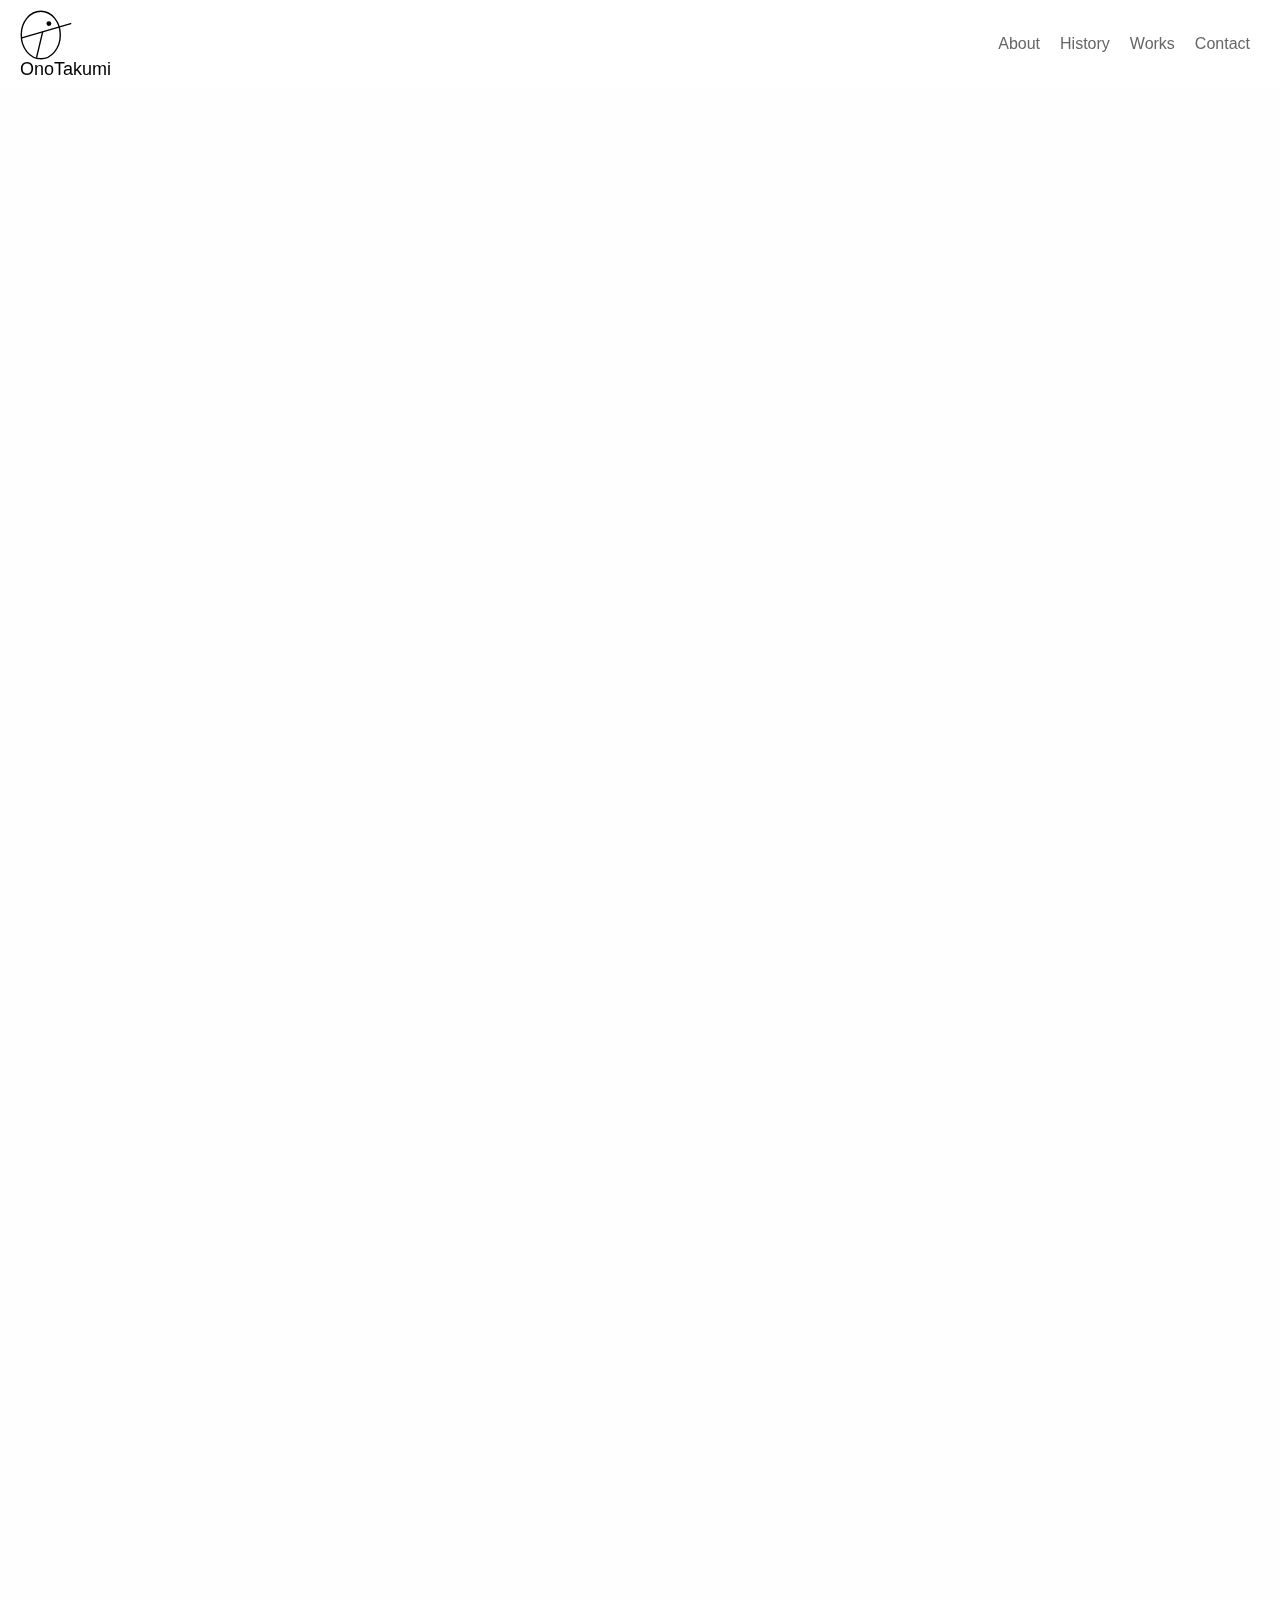
==== index.html @ 63a7a96e "フェードアニメーションを追加。" ====
<!DOCTYPE html>
<html lang="ja">

<head>
    <meta charset="UTF-8">
    <meta http-equiv="X-UA-Compatible" content="IE=edge">
    <meta name="viewport" content="width=device-width, initial-scale=1.0">
    <meta name="description" content="Ono Takumiの紹介ページです。">
    <meta property="og:type" content="website" />
    <meta property="og:url" content="https://www.t-ono.com/index.html" />
    <meta property="og:image" content="https://www.t-ono.com/img/og_image.jpg" />
    <meta property="og:site_name" content="Ono Takumi" />
    <meta property="og:description" content="Ono Takumiの紹介ページです。" />
    <title>Ono Takumi</title>
    <link rel="icon" href="favicon.ico" id="favicon">
    <link rel="apple-touch-icon" href="apple-touch-icon.png">
    <link rel="stylesheet" type="text/css" href="css/reset.css" />
    <link rel="stylesheet" type="text/css" href="css/component.css" />
    <link rel="stylesheet" href="css/style.css">
    <script src="vendor/jquery-3.6.0.min.js"></script>
    <script src="js/modernizr.custom.js"></script>
    <script src="js/scroll.js"></script>
    <script src="js/fade.js"></script>
</head>

<body>

    <header>
        <h1><a href="#about"><img src="img/ot-bird.svg" alt="OT" class="logo">OnoTakumi</a></h1>
        <nav>
            <ul>
                <li><a href="#about">About</a></li>
                <li><a href="#history">History</a></li>
                <li><a href="#works">Works</a></li>
                <li><a href="#contact">Contact</a></li>
            </ul>
        </nav>
    </header>

    <div class="container fadeUpTrigger" id="about">
        <div class="section-header">
            <h1>About</h1>
        </div>
        <div class="about">
            <div class="name">
                <img src="img/my_photo.jpg" alt="my_photo">
                <div>
                    <p>大野 匠</p>
                    <p>Ono Takumi</p>
                </div>
            </div>
            <div class="sentence">
                <p>東京近郊でシステムエンジニアをしています。</p>
                <p>2018年4月、武蔵大学経済学部を卒業後、現在の会社に入社。</p>
                <p>現在は主に、オープン系の開発に携わっています。</p>
            </div>
        </div>
    </div>

    <div class="container fadeUpTrigger" id="history">
        <div class="section-header">
            <h1>History</h1>
        </div>
        <div class="timeline">
            <ul class="cbp_tmtimeline">
                <li>
                    <time class="cbp_tmtime" datetime="2013-04-10 18:30">
                        <span>1年目</span>
                        <span>2018/04 〜 2018/06</span>
                    </time>
                    <div class="cbp_tmicon">0</div>
                    <div class="cbp_tmlabel">
                        <h2>新人研修期間</h2>
                        <div class="info">
                            <h3>作業</h3>
                            <ul>
                                <li>新人研修</li>
                            </ul>
                        </div>
                        <div class="info">
                            <h3>言語</h3>
                            <ul>
                                <li>Java</li>
                                <li>HTML</li>
                                <li>CSS</li>
                                <li>OracleDB</li>
                            </ul>
                        </div>
                        <p>新卒・プログラミング未経験で2018年4月に入社。</p>
                        <p>新人研修期間でプログラミングの基礎や、簡単なシステムの設計・製造を行なった。</p>
                    </div>
                </li>
                <li>
                    <time class="cbp_tmtime" datetime="2013-04-10 18:30">
                        <span>1〜2年目</span>
                        <span>2018/07 〜 2019/10</span>
                    </time>
                    <div class="cbp_tmicon">1</div>
                    <div class="cbp_tmlabel">
                        <h2>車載組み込み系のテスト</h2>
                        <div class="info">
                            <h3>作業</h3>
                            <ul>
                                <li>テスト</li>
                                <li>改修</li>
                            </ul>
                        </div>
                        <div class="info">
                            <h3>言語</h3>
                            <ul>
                                <li>C</li>
                                <li>C++</li>
                                <li>VBA</li>
                            </ul>
                        </div>
                        <p>初めて配属された現場では、車載組み込み機器のテストケース作成とテスト実施を行なった。</p>
                        <p>車載プログラムは全てC言語で構成されている上、テストケース作成には自動車の構造や内部通信（CAN）についての知識も必要で、最初はかなり苦労した。</p>
                        <p>仕事に慣れてからは、エクセルVBAを駆使してテストの効率化なども積極的に実施。</p>
                        <p>また短期間ではあるが、C++で作成されたアプリケーションの改修作業にも携わった。</p>
                    </div>
                </li>
                <li>
                    <time class="cbp_tmtime" datetime="2013-04-10 18:30">
                        <span>2〜4年目</span>
                        <span>2019/11 〜 2021/12</span>
                    </time>
                    <div class="cbp_tmicon">2</div>
                    <div class="cbp_tmlabel">
                        <h2>某銀行向け各種Webシステムの開発</h2>
                        <div class="info">
                            <h3>作業</h3>
                            <ul>
                                <li>基本設計</li>
                                <li>詳細設計</li>
                                <li>製造</li>
                                <li>テスト</li>
                                <li>保守</li>

                            </ul>
                        </div>
                        <div class="info">
                            <h3>言語</h3>
                            <ul>
                                <li>Java</li>
                                <li>TypeScript</li>
                                <li>Angular</li>
                                <li>PostgreSQL</li>
                                <li>HTML</li>
                                <li>CSS</li>
                                <li>shell script</li>
                            </ul>
                        </div>
                        <p>某銀行向けの口座開設アプリケーションや、遺産相続・カードローンWeb申込システムの開発・保守を担当。</p>
                        <p>この現場では、設計書作成からシステムの製造・テスト・リリース作業から保守作業まで一貫して携わった。</p>
                        <p>また、HTMLとCSSを使って画面をデザインしたり、Linuxサーバ上の環境構築や本番リリースといった作業も担当していた。</p>
                    </div>
                </li>
                <li>
                    <time class="cbp_tmtime" datetime="2013-04-10 18:30">
                        <span>4年目〜</span>
                        <span>2022/01 〜 </span>
                    </time>
                    <div class="cbp_tmicon">3</div>
                    <div class="cbp_tmlabel">
                        <h2>地図パッケージを利用したWebアプリケーション開発</h2>
                        <div class="info">
                            <h3>作業</h3>
                            <ul>
                                <li>製造</li>
                                <li>テスト</li>
                            </ul>
                        </div>
                        <div class="info">
                            <h3>言語</h3>
                            <ul>
                                <li>Java</li>
                                <li>TypeScript</li>
                                <li>React</li>
                                <li>PostgreSQL</li>
                                <li>Python</li>
                            </ul>
                        </div>
                        <p>地図パッケージを活用した様々なソリューションを提案するための、デモアプリ作成等に携わっている。</p>
                    </div>
                </li>
            </ul>
        </div>
    </div>

    <div class="container fadeUpTrigger" id="works">
        <div class="section-header">
            <h1>Works</h1>
        </div>
        <div class="works">
            <p>準備中...</p>
        </div>
    </div>

    <div class="container fadeUpTrigger" id="contact">
        <div class="section-header">
            <h1>Contact</h1>
        </div>
        <div class="contact">
            <p>お問い合わせは、下記よりお願いします。</p>
            <a href="https://tayori.com/form/f0b3b8db897b8dc1ab185754b53498913c653c7d">お問い合わせ</a>
            <!-- <div class="contactform">
                <div class="item">
                    <label for="name">お名前</label>
                    <input type="text" name="name">
                </div>
                <div class="item">
                    <label for="name">メールアドレス</label>
                    <input type="email" name="name">
                </div>
                <div class="item">
                    <label for="tel">電話番号</label>
                    <input type="text" name="name">
                </div>
                <div class="item">
                    <label for="name">お問合せ内容</label>
                    <textarea name="your-message" cols="40" rows="10" aria-required="true" aria-invalid="false"></textarea>
                </div>
            </div>
            <div>
                <a href="">送信する</a>
            </div> -->
        </div>

    </div>

    <footer>
        <p>© 2022 Ono Takumi</p>
    </footer>

</body>

</html>
---- css/component.css ----
/* General Blueprint Style */
@import url(https://fonts.googleapis.com/css?family=Lato:300,400,700);

*, *:after, *:before { -webkit-box-sizing: border-box; -moz-box-sizing: border-box; box-sizing: border-box; }
body, html { font-size: 100%; padding: 0; margin: 0;}

/* Clearfix hack by Nicolas Gallagher: http://nicolasgallagher.com/micro-clearfix-hack/ */
.clearfix:before, .clearfix:after { content: " "; display: table; }
.clearfix:after { clear: both; }

body {
    font-family: 'Lato', Calibri, Arial, sans-serif;
}

.timeline {
	width: 90%;
	max-width: 69em;
	margin: 0 auto;
	padding: 0 1.875em 3.125em 1.875em;
}

/* Made with http://icomoon.io/ */

.cbp_tmtimeline {
    margin: 30px 0 0 0;
    padding: 0;
    list-style: none;
    position: relative;
}

/* The line */
.cbp_tmtimeline:before {
    content: '';
    position: absolute;
    top: 0;
    bottom: 0;
    width: 10px;
    background: #afdcf8;
    left: 20%;
    margin-left: -10px;
}

.cbp_tmtimeline>li {
    position: relative;
}

/* The date/time */
.cbp_tmtimeline>li .cbp_tmtime {
    display: block;
    width: 25%;
    padding-right: 100px;
    position: absolute;
}

.cbp_tmtimeline>li .cbp_tmtime span {
    display: block;
    text-align: right;
}

.cbp_tmtimeline>li .cbp_tmtime span:first-child {
    font-size: 0.9em;
    color: #bdd0db;
}

.cbp_tmtimeline>li .cbp_tmtime span:last-child {
    /* font-size: 2.9em; */
    font-size: 1.9em;
    color: #3594cb;
}

.cbp_tmtimeline>li:nth-child(odd) .cbp_tmtime span:last-child {
    color: #6cbfee;
}

/* Right content */
.cbp_tmtimeline>li .cbp_tmlabel {
    margin: 0 0 15px 25%;
    background: #3594cb;
    color: #fff;
    padding: 2em;
    /* font-size: 1.2em; */
    font-weight: 300;
    line-height: 1.4;
    position: relative;
    border-radius: 5px;
}

.cbp_tmtimeline>li:nth-child(odd) .cbp_tmlabel {
    background: #6cbfee;
}

.cbp_tmtimeline>li .cbp_tmlabel h2 {
    margin-top: 0px;
    padding: 0 0 10px 0;
    border-bottom: 1px solid rgba(255, 255, 255, 0.4);
}

/* The triangle */
.cbp_tmtimeline>li .cbp_tmlabel:after {
    right: 100%;
    border: solid transparent;
    content: " ";
    height: 0;
    width: 0;
    position: absolute;
    pointer-events: none;
    border-right-color: #3594cb;
    border-width: 10px;
    top: 10px;
}

.cbp_tmtimeline>li:nth-child(odd) .cbp_tmlabel:after {
    border-right-color: #6cbfee;
}

/* The icons */
.cbp_tmtimeline>li .cbp_tmicon {
    width: 40px;
    height: 40px;
    font-style: normal;
    font-weight: normal;
    font-variant: normal;
    text-transform: none;
    font-size: 1.4em;
    line-height: 40px;
    -webkit-font-smoothing: antialiased;
    position: absolute;
    color: #fff;
    background: #46a4da;
    border-radius: 50%;
    box-shadow: 0 0 0 8px #afdcf8;
    text-align: center;
    left: 20%;
    top: 0;
    margin: 0 0 0 -25px;
}

/* Example Media Queries */
@media screen and (max-width: 65.375em) {

    .cbp_tmtimeline>li .cbp_tmtime span:last-child {
        font-size: 1.5em;
    }
}

@media screen and (max-width: 47.2em) {

    .timeline {
        width: 100%;
        max-width: 69em;
        margin: 0 auto;
        padding: 10px 20px;
    }

    .cbp_tmtimeline:before {
        display: none;
    }

    .cbp_tmtimeline>li .cbp_tmtime {
        width: 100%;
        position: relative;
        padding: 0 0 20px 0;
    }

    .cbp_tmtimeline>li .cbp_tmtime span {
        text-align: left;
        padding-right: 60px;
    }

    .cbp_tmtimeline>li .cbp_tmlabel {
        margin: 0 0 30px 0;
        padding: 1em;
        font-weight: 400;
        font-size: 95%;
    }

    .cbp_tmtimeline>li .cbp_tmlabel:after {
        right: auto;
        left: 20px;
        border-right-color: transparent;
        border-bottom-color: #3594cb;
        top: -20px;
    }

    .cbp_tmtimeline>li:nth-child(odd) .cbp_tmlabel:after {
        border-right-color: transparent;
        border-bottom-color: #6cbfee;
    }

    .cbp_tmtimeline>li .cbp_tmicon {
        position: relative;
        float: right;
        left: auto;
        margin: -55px 5px 0 0px;
    }
}


.info {
    display: flex;
    align-items: center;
    list-style: none;
    margin: 12px 0;
}

.info h3 {
    min-width: 40px;
}

.info ul {
    display: flex;
    flex-wrap: wrap;
    align-items: center;
    list-style: none;
    padding-left: 5px;
}

.info ul li {
    font-weight: bold;
    border-radius: 3px;
    padding: 2px 5px;
    margin: 2px 3px;
    background-color: #6cbfee;
}

.cbp_tmtimeline>li:nth-child(odd) .info ul li {
    background-color: #3594cb;
}

.cbp_tmtimeline>li .cbp_tmlabel p {
    margin: 3px 0;
}
---- css/style.css ----
@charset "UTF-8";
body {
  margin: 0;
  font-family: 'メイリオ', 'Hiragino Kaku Gothic Pro', sans-serif;
  padding: 90px 0px;
  background-color: #fefefe;
}

header {
  position: fixed;
  width: 100%;
  top: 0;
  z-index: 9999;
  padding: 0 20px;
  background-color: #dfe3e8;
  background: -webkit-gradient(linear, left top, left bottom, from(rgba(255, 255, 255, 0.9)), to(rgba(255, 255, 255, 0.8)));
  background: linear-gradient(rgba(255, 255, 255, 0.9), rgba(255, 255, 255, 0.8));
  display: -webkit-box;
  display: -ms-flexbox;
  display: flex;
  -webkit-box-pack: justify;
  -ms-flex-pack: justify;
  justify-content: space-between;
  -webkit-box-align: center;
  -ms-flex-align: center;
  align-items: center;
}

header h1 {
  margin: 0;
  font-size: 18px;
  line-height: 1;
  margin: 10px 0px;
}

header h1 a {
  color: #000;
  text-decoration: none;
  font-weight: 100;
}

header .logo {
  height: 50px;
  margin: 0 0 0 0;
  border: none;
  vertical-align: -10px;
}

header nav ul {
  list-style: none;
  display: -webkit-box;
  display: -ms-flexbox;
  display: flex;
  -webkit-box-pack: center;
  -ms-flex-pack: center;
  justify-content: center;
}

header nav ul li a {
  display: block;
  text-decoration: none;
  color: #666;
  padding: 10px;
  -webkit-transition: all 0.3s;
  transition: all 0.3s;
  border-radius: 100%;
}

header nav ul li.current a {
  border-radius: 30%;
  color: black;
  background-color: rgba(182, 172, 172, 0.185);
}

header nav ul li a:hover, header nav ul li a:active {
  border-radius: 30%;
  color: black;
  background-color: rgba(182, 172, 172, 0.185);
}

.menu {
  padding: 20px;
  background-color: #dfe3e8;
}

.menu li {
  float: left;
}

.menu li a {
  display: block;
  padding: 10px;
  color: #000;
  text-decoration: none;
}

.menu li a:hover {
  background-color: #eee;
}

.menu ul,
.menu ol {
  margin: 0;
  padding: 0;
  font-size: 14px;
  line-height: 1.4;
  list-style: none;
  *zoom: 1;
}

.menu ul:after,
.menu ol:after {
  content: "";
  display: block;
  clear: both;
}

.container {
  max-width: 1000px;
  padding: 10px 0;
  /* border: 1px solid black; */
  border-radius: 10px;
  margin: 50px auto 50px auto;
  background-color: #fff;
  -webkit-box-shadow: 0 1.9px 2.5px rgba(0, 0, 0, 0.057), 0 5px 6.1px rgba(0, 0, 0, 0.076), 0 10.1px 11.4px rgba(0, 0, 0, 0.086), 0 19.2px 19.8px rgba(0, 0, 0, 0.092), 0 38.4px 34.8px rgba(0, 0, 0, 0.1), 0 101px 74px rgba(0, 0, 0, 0.13);
          box-shadow: 0 1.9px 2.5px rgba(0, 0, 0, 0.057), 0 5px 6.1px rgba(0, 0, 0, 0.076), 0 10.1px 11.4px rgba(0, 0, 0, 0.086), 0 19.2px 19.8px rgba(0, 0, 0, 0.092), 0 38.4px 34.8px rgba(0, 0, 0, 0.1), 0 101px 74px rgba(0, 0, 0, 0.13);
}

.container > .section-header {
  text-align: center;
}

.container > .section-header > h1 {
  color: slategrey;
  background: -webkit-gradient(linear, left top, left bottom, color-stop(80%, transparent), color-stop(70%, #afddf8));
  background: linear-gradient(transparent 80%, #afddf8 70%);
  display: inline;
  margin: 0 auto;
}

.about .name {
  display: -webkit-box;
  display: -ms-flexbox;
  display: flex;
  -webkit-box-pack: center;
      -ms-flex-pack: center;
          justify-content: center;
  -webkit-box-align: center;
      -ms-flex-align: center;
          align-items: center;
  margin: 20px 0;
}

.about .name img {
  height: 100px;
  margin: 0 25px;
  border-radius: 10px;
}

.about .sentence {
  text-align: center;
  margin: 10px 30px;
  margin-bottom: 30px;
}

.works {
  text-align: center;
}

.works p {
  color: #666;
  margin: 100px;
}

.contact {
  text-align: center;
  margin: 40px 0;
}

.contact a {
  display: block;
  width: 200px;
  margin: 20px auto;
  padding: 15px 30px;
  background-color: #8e8e8e;
  color: #fff;
  text-decoration: none;
  font-weight: bold;
  border-radius: 5px;
  -webkit-transition: all 0.3s;
  transition: all 0.3s;
}

.contact a:hover {
  background-color: #a3a3a3;
}

.contactform .item label {
  display: block;
}

footer {
  color: #666;
  font-size: smaller;
  text-align: center;
}

footer p {
  display: block;
  margin: 80px 0;
  padding-bottom: 20px;
}

@media screen and (max-width: 47.2em) {
  body {
    padding: 70px 0px;
  }
  header {
    display: -webkit-box;
    display: -ms-flexbox;
    display: flex;
    -webkit-box-pack: center;
        -ms-flex-pack: center;
            justify-content: center;
  }
  header h1 {
    margin: 0;
    font-size: 13px;
    line-height: 1;
    margin: 10px 0px;
  }
  header h1 a {
    display: -webkit-box;
    display: -ms-flexbox;
    display: flex;
    -webkit-box-align: center;
        -ms-flex-align: center;
            align-items: center;
  }
  header .logo {
    height: 30px;
    padding-right: 3px;
  }
  header nav {
    display: none;
  }
  .container {
    padding: 10px 0;
    margin: 20px 20px 50px 20px;
  }
  .container > .section-header > h1 {
    font-size: 27px;
  }
  .about .name {
    -webkit-box-pack: left;
        -ms-flex-pack: left;
            justify-content: left;
  }
  .about .sentence {
    text-align: left;
  }
}

/* fadeUp */
.fadeUp {
  -webkit-animation-name: fadeUpAnime;
          animation-name: fadeUpAnime;
  -webkit-animation-duration: 0.5s;
          animation-duration: 0.5s;
  -webkit-animation-fill-mode: forwards;
          animation-fill-mode: forwards;
  opacity: 0;
}

@-webkit-keyframes fadeUpAnime {
  from {
    opacity: 0;
    -webkit-transform: translateY(100px);
            transform: translateY(100px);
  }
  to {
    opacity: 1;
    -webkit-transform: translateY(0);
            transform: translateY(0);
  }
}

@keyframes fadeUpAnime {
  from {
    opacity: 0;
    -webkit-transform: translateY(100px);
            transform: translateY(100px);
  }
  to {
    opacity: 1;
    -webkit-transform: translateY(0);
            transform: translateY(0);
  }
}

/* スクロールをしたら出現する要素にはじめに透過0を指定　*/
.fadeUpTrigger {
  opacity: 0;
}
/*# sourceMappingURL=style.css.map */
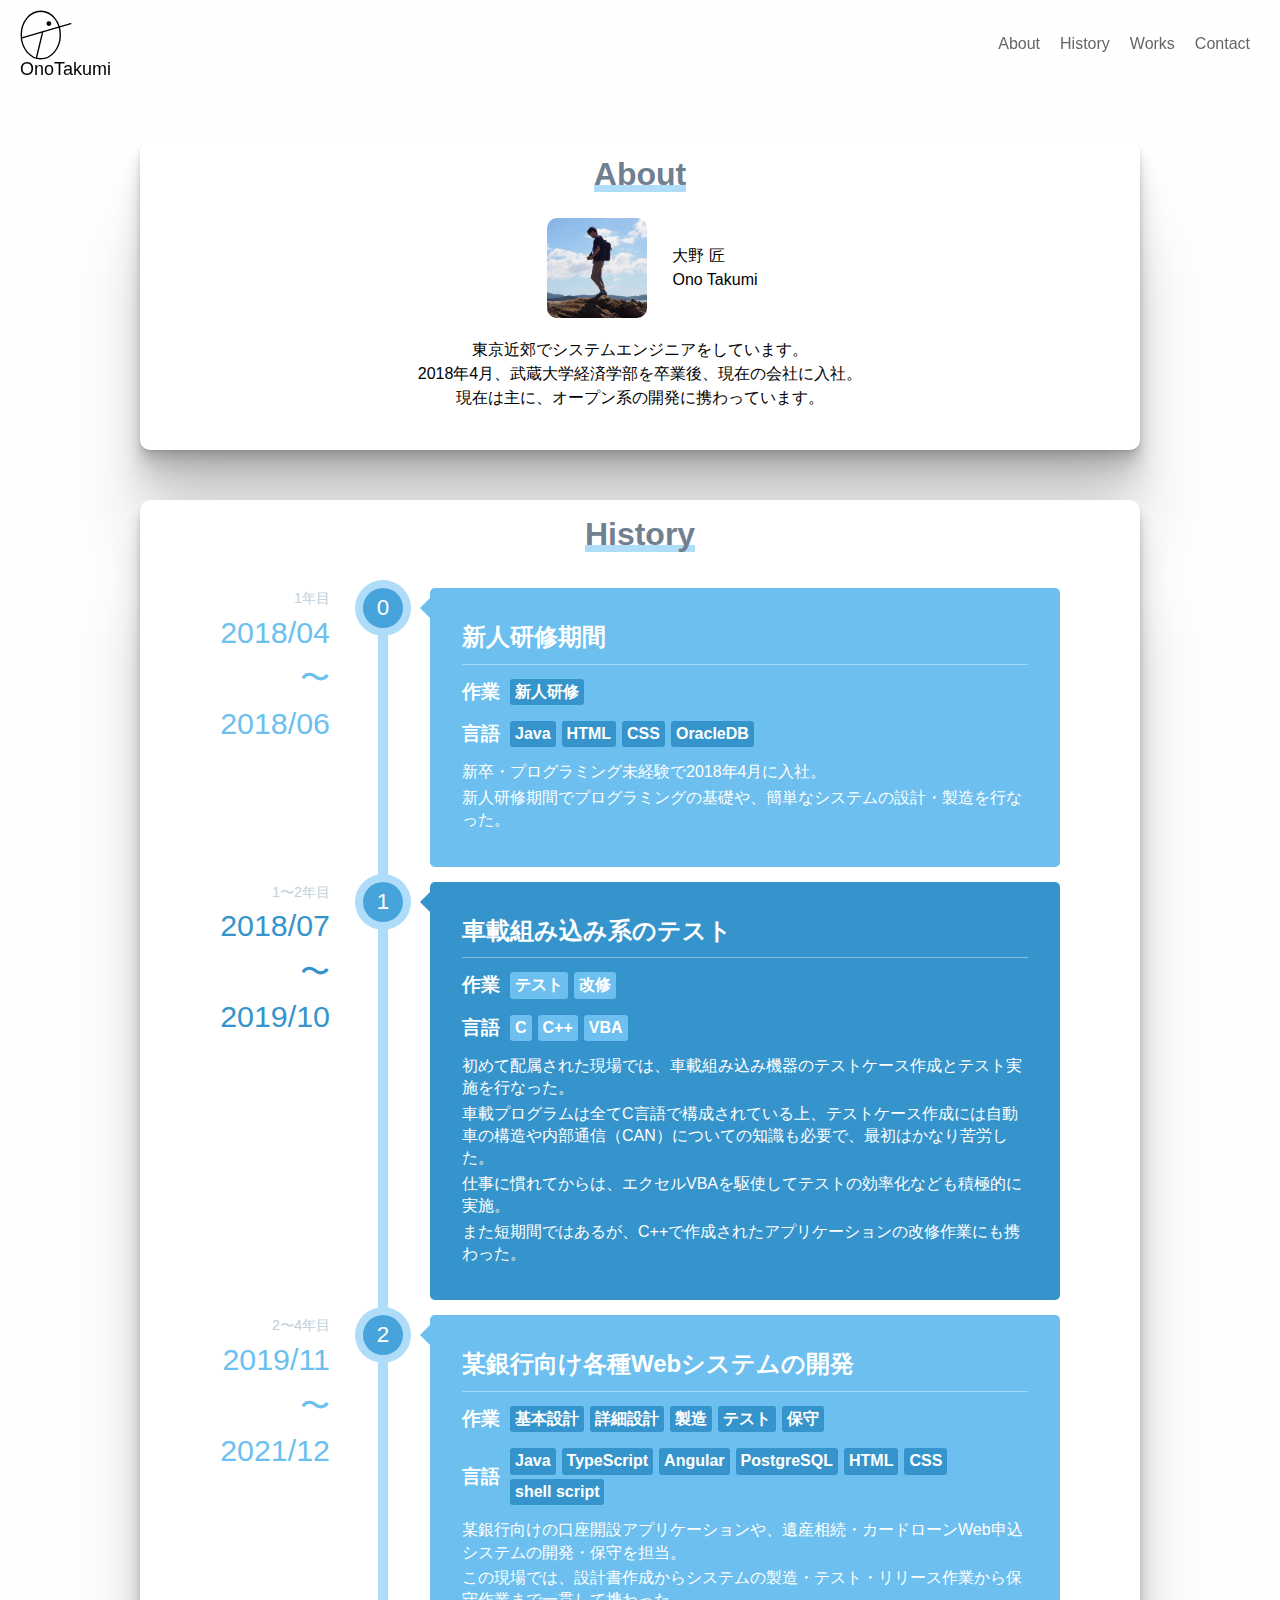
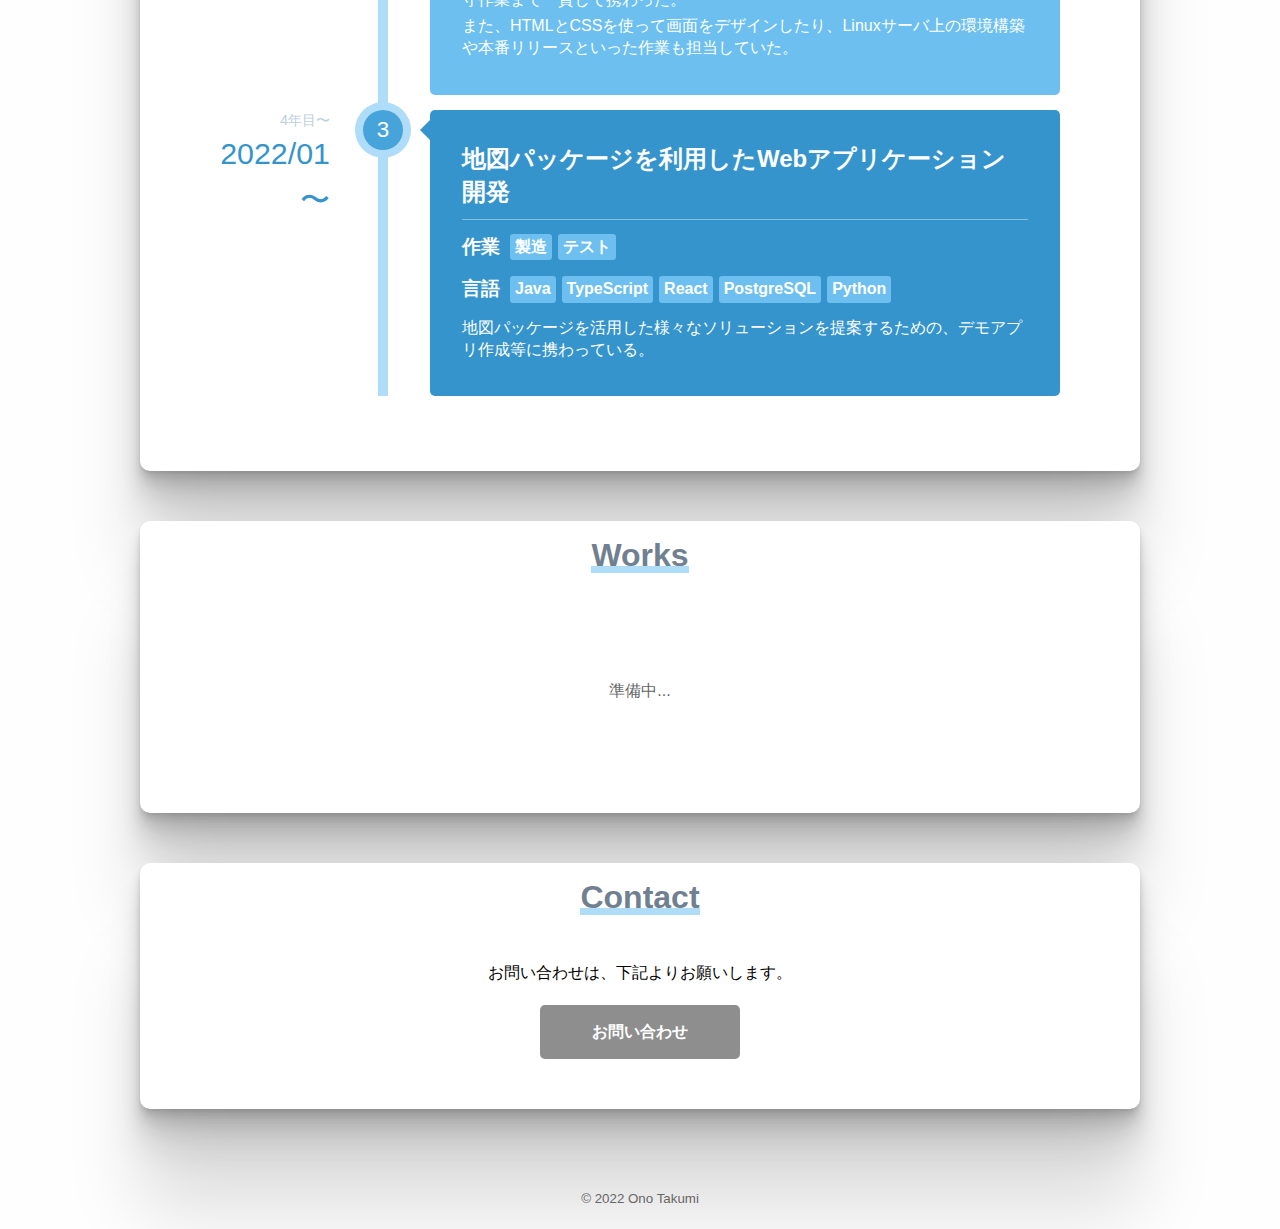
==== commit 5cb3d49a: "iOSでフェードアニメーションが不安定な問題を解消。" ====
--- a/index.html
+++ b/index.html
@@ -21,6 +21,12 @@
     <script src="js/modernizr.custom.js"></script>
     <script src="js/scroll.js"></script>
     <script src="js/fade.js"></script>
+    <script>
+        $(function(){
+            var style = '<link rel="stylesheet" href="fade.css">';
+            $('head link:last').after(style);
+        });
+        </script>
 </head>
 
 <body>
--- a/css/style.css
+++ b/css/style.css
@@ -260,46 +260,4 @@
     text-align: left;
   }
 }
-
-/* fadeUp */
-.fadeUp {
-  -webkit-animation-name: fadeUpAnime;
-          animation-name: fadeUpAnime;
-  -webkit-animation-duration: 0.5s;
-          animation-duration: 0.5s;
-  -webkit-animation-fill-mode: forwards;
-          animation-fill-mode: forwards;
-  opacity: 0;
-}
-
-@-webkit-keyframes fadeUpAnime {
-  from {
-    opacity: 0;
-    -webkit-transform: translateY(100px);
-            transform: translateY(100px);
-  }
-  to {
-    opacity: 1;
-    -webkit-transform: translateY(0);
-            transform: translateY(0);
-  }
-}
-
-@keyframes fadeUpAnime {
-  from {
-    opacity: 0;
-    -webkit-transform: translateY(100px);
-            transform: translateY(100px);
-  }
-  to {
-    opacity: 1;
-    -webkit-transform: translateY(0);
-            transform: translateY(0);
-  }
-}
-
-/* スクロールをしたら出現する要素にはじめに透過0を指定　*/
-.fadeUpTrigger {
-  opacity: 0;
-}
 /*# sourceMappingURL=style.css.map */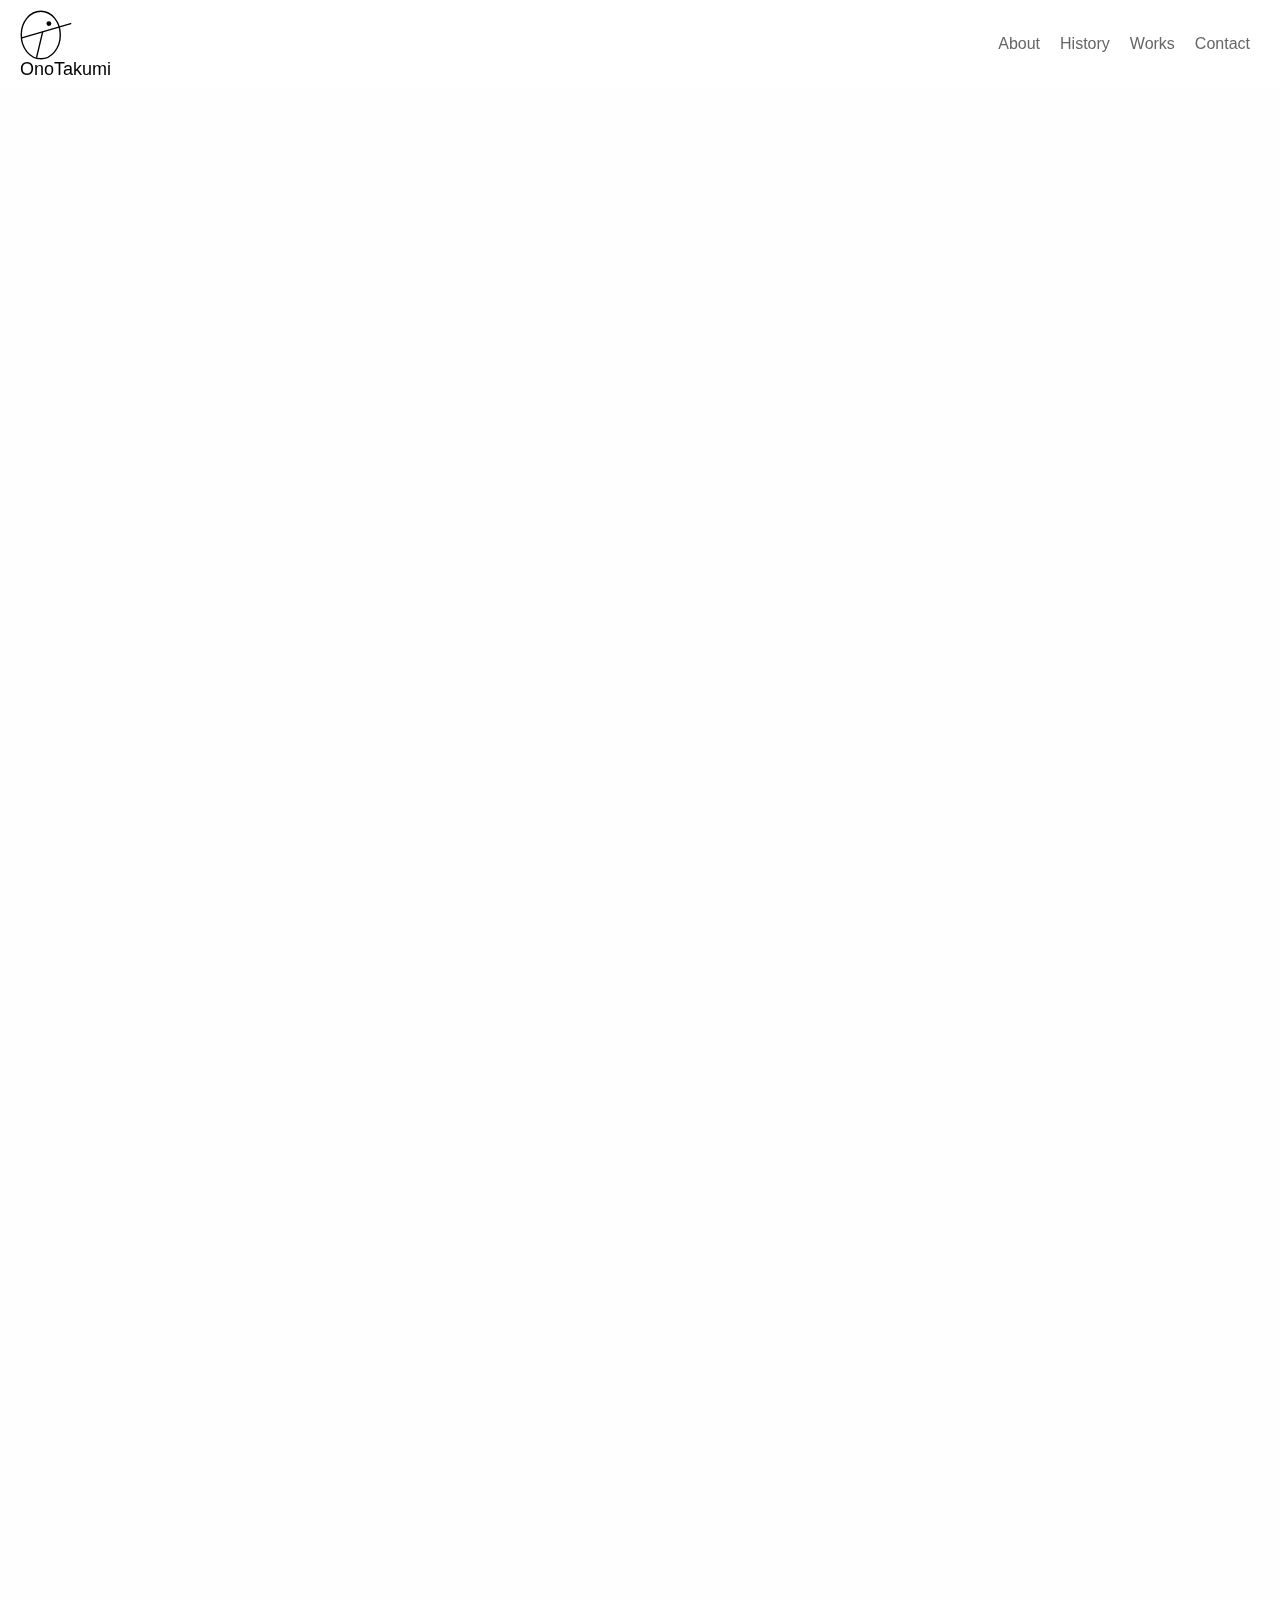
==== commit b3ba0b2c: "iOSでフェードアニメーションが不安定な問題を解消。" ====
--- a/index.html
+++ b/index.html
@@ -23,7 +23,7 @@
     <script src="js/fade.js"></script>
     <script>
         $(function(){
-            var style = '<link rel="stylesheet" href="fade.css">';
+            var style = '<link rel="stylesheet" href="css/fade.css">';
             $('head link:last').after(style);
         });
         </script>
--- a/css/fade.css
+++ b/css/fade.css
@@ -0,0 +1,24 @@
+/* fadeUp */
+.fadeUp {
+    animation-name: fadeUpAnime;
+    animation-duration: 0.5s;
+    animation-fill-mode: forwards;
+    opacity: 0;
+}
+
+@keyframes fadeUpAnime {
+    from {
+        opacity: 0;
+        transform: translateY(100px);
+    }
+
+    to {
+        opacity: 1;
+        transform: translateY(0);
+    }
+}
+
+/* スクロールをしたら出現する要素にはじめに透過0を指定　*/
+.fadeUpTrigger {
+    opacity: 0;
+}
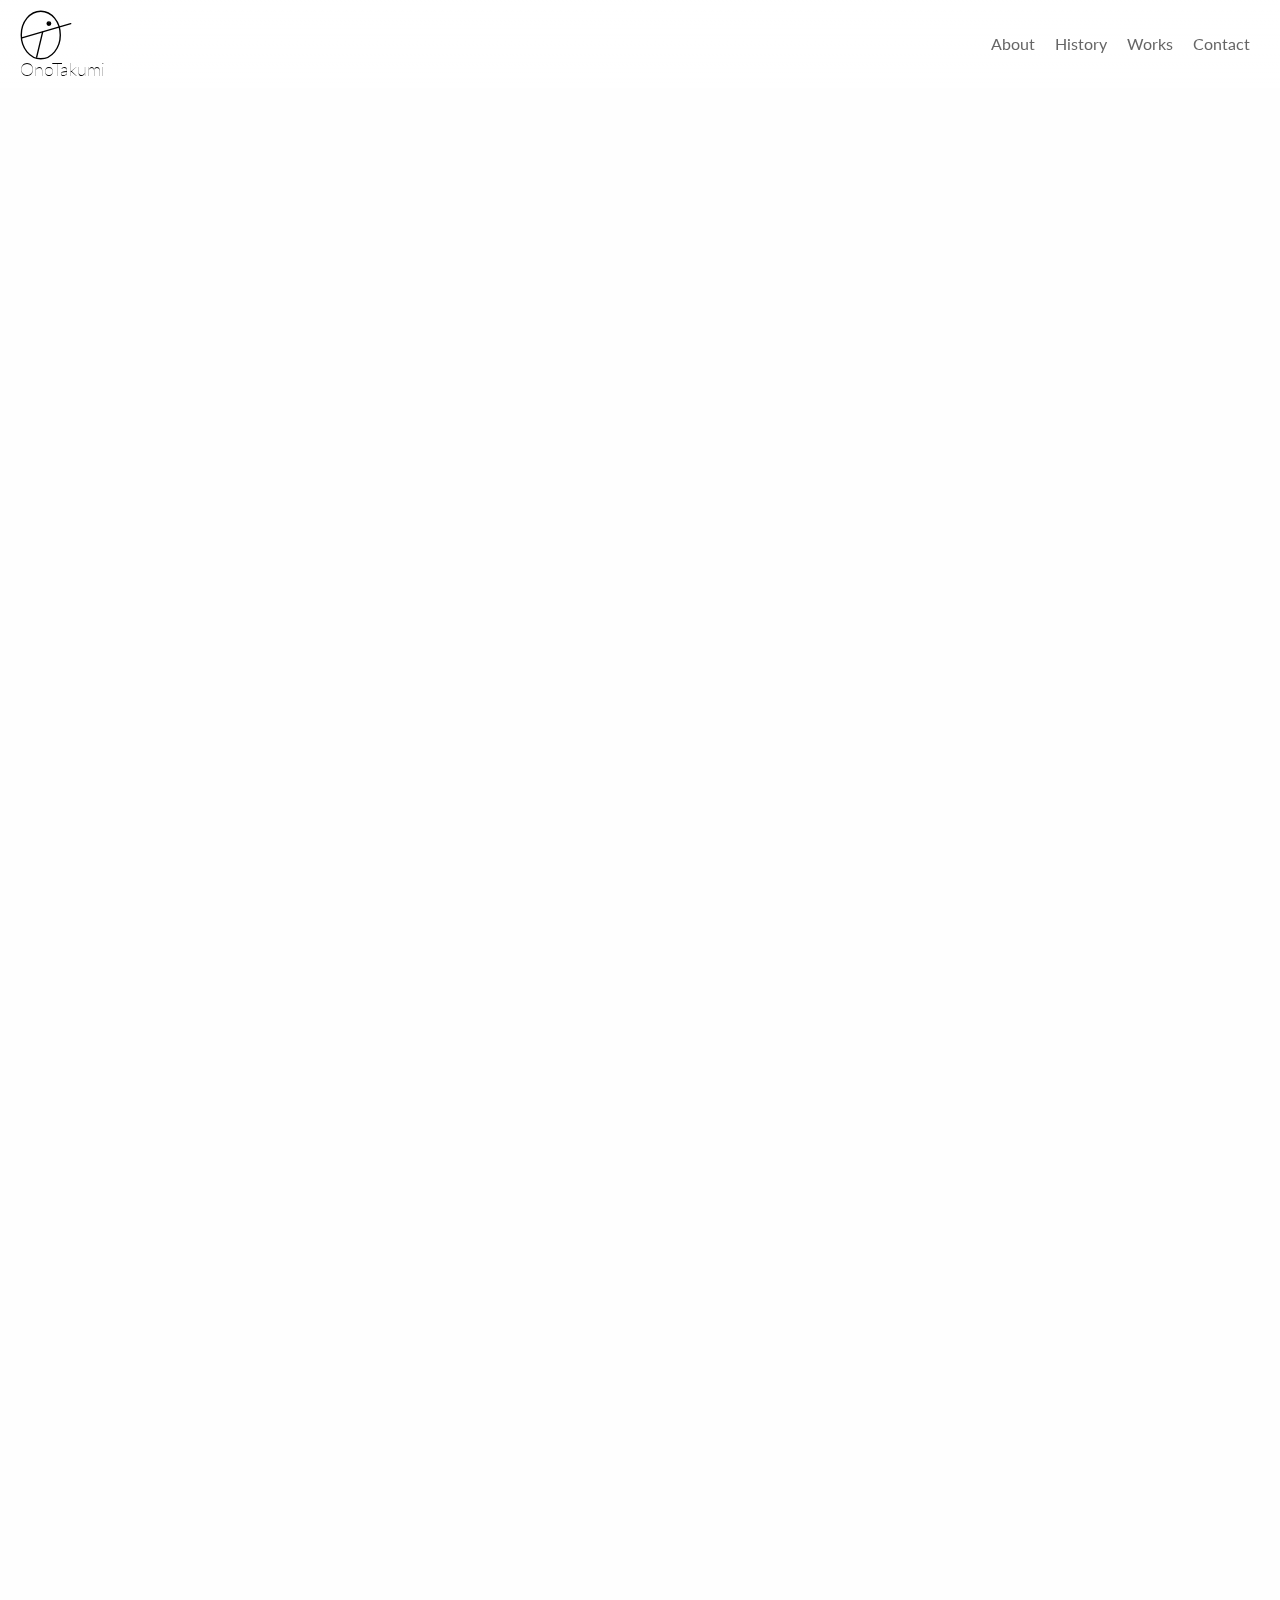
==== commit 2116f3e1: "History下に余白が付く問題を解消。" ====
--- a/index.html
+++ b/index.html
@@ -64,7 +64,7 @@
     </div>
 
     <div class="container fadeUpTrigger" id="history">
-        <div class="section-header">
+        <div class="section-header" style="margin-bottom: 0;">
             <h1>History</h1>
         </div>
         <div class="timeline">
--- a/css/component.css
+++ b/css/component.css
@@ -7,10 +7,6 @@
 /* Clearfix hack by Nicolas Gallagher: http://nicolasgallagher.com/micro-clearfix-hack/ */
 .clearfix:before, .clearfix:after { content: " "; display: table; }
 .clearfix:after { clear: both; }
-
-body {
-    font-family: 'Lato', Calibri, Arial, sans-serif;
-}
 
 .timeline {
 	width: 90%;
--- a/css/style.css
+++ b/css/style.css
@@ -1,7 +1,7 @@
 @charset "UTF-8";
 body {
   margin: 0;
-  font-family: 'メイリオ', 'Hiragino Kaku Gothic Pro', sans-serif;
+  font-family: 'Lato', 'メイリオ', 'Hiragino Kaku Gothic Pro', sans-serif;
   padding: 90px 0px;
   background-color: #fefefe;
 }
@@ -128,6 +128,7 @@
 
 .container > .section-header {
   text-align: center;
+  margin-bottom: 30px;
 }
 
 .container > .section-header > h1 {
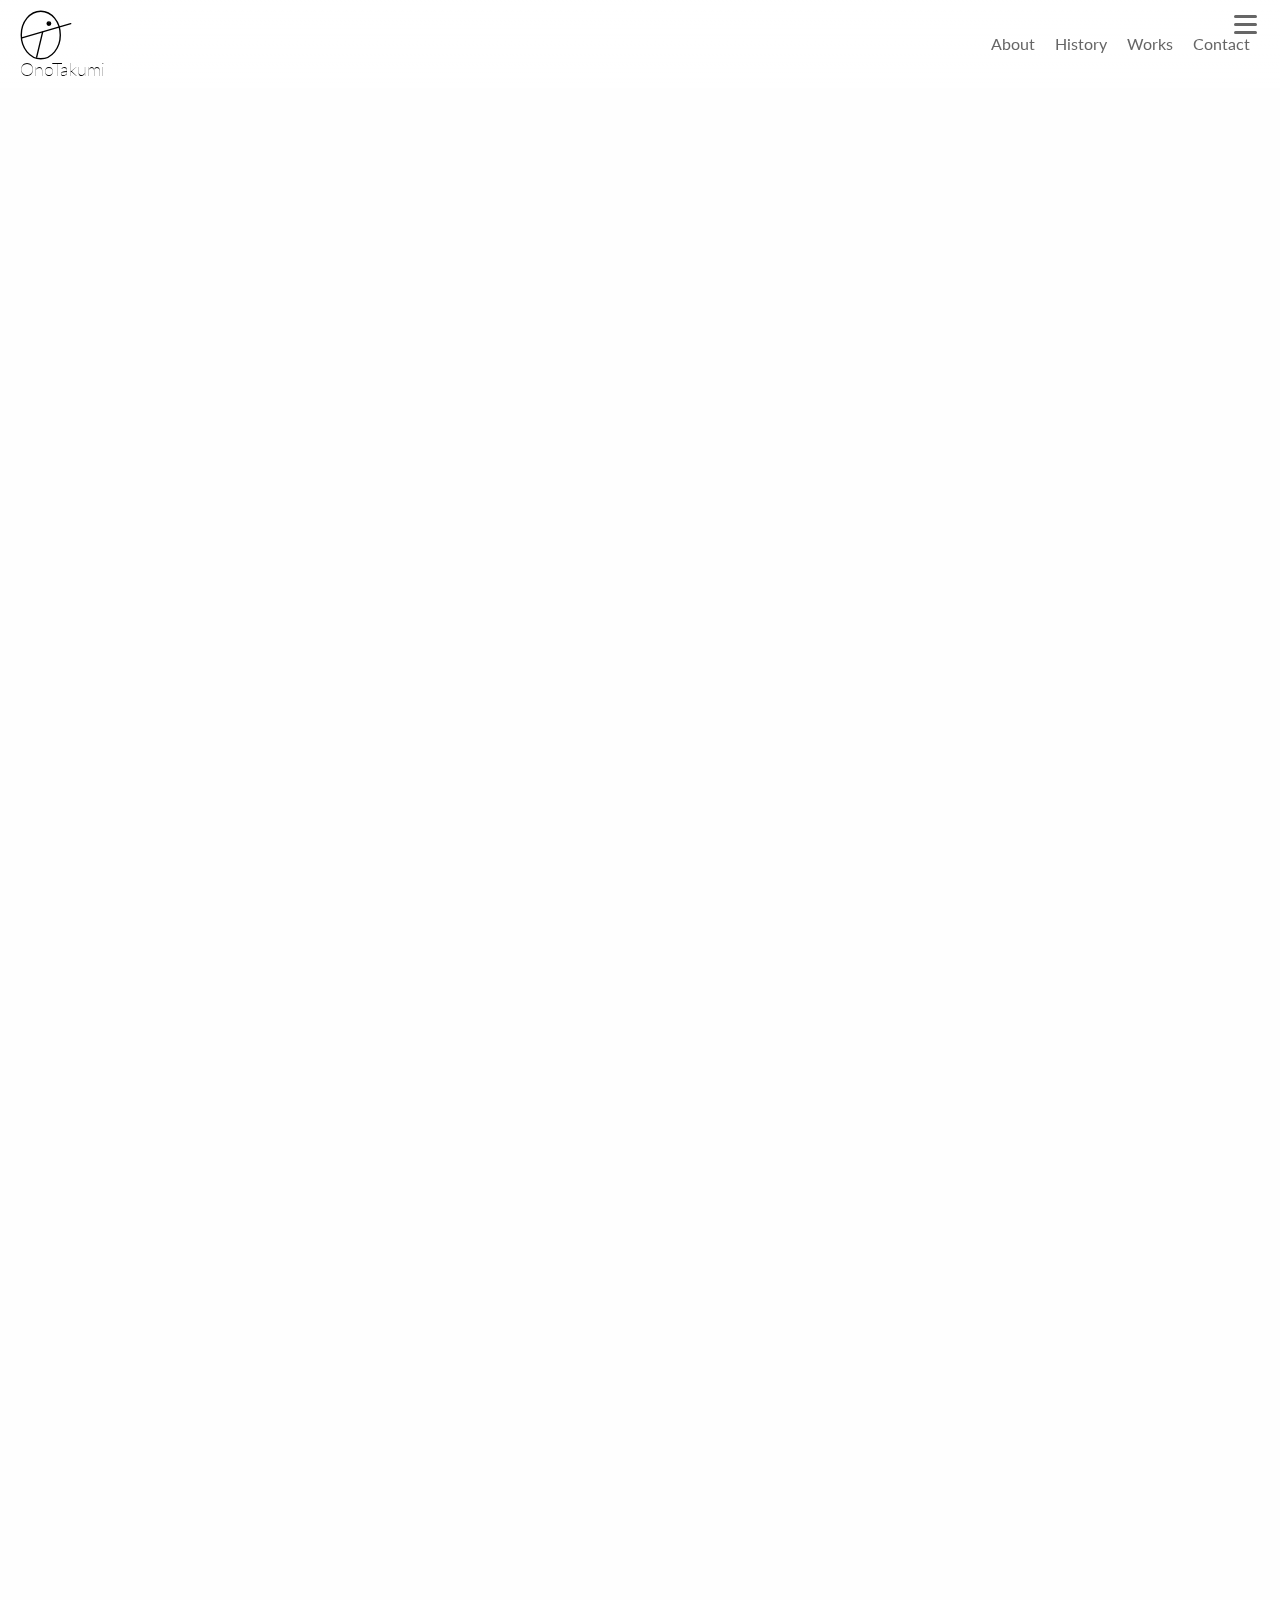
==== commit 1eb1d328: "スマホ用ナビゲーション追加。" ====
--- a/index.html
+++ b/index.html
@@ -17,16 +17,17 @@
     <link rel="stylesheet" type="text/css" href="css/reset.css" />
     <link rel="stylesheet" type="text/css" href="css/component.css" />
     <link rel="stylesheet" href="css/style.css">
+    <link rel="stylesheet" href="css/navigation.css">
     <script src="vendor/jquery-3.6.0.min.js"></script>
     <script src="js/modernizr.custom.js"></script>
     <script src="js/scroll.js"></script>
     <script src="js/fade.js"></script>
     <script>
-        $(function(){
+        $(function () {
             var style = '<link rel="stylesheet" href="css/fade.css">';
             $('head link:last').after(style);
         });
-        </script>
+    </script>
 </head>
 
 <body>
@@ -43,6 +44,18 @@
         </nav>
     </header>
 
+    <div class="openbtn1"><span></span><span></span><span></span></div>
+    <nav id="g-nav">
+        <div id="g-nav-list">
+            <ul>
+                <li><a href="#about">About</a></li>
+                <li><a href="#history">History</a></li>
+                <li><a href="#works">Works</a></li>
+                <li><a href="#contact">Contact</a></li>
+            </ul>
+        </div>
+    </nav>
+
     <div class="container fadeUpTrigger" id="about">
         <div class="section-header">
             <h1>About</h1>
@@ -238,6 +251,7 @@
         <p>© 2022 Ono Takumi</p>
     </footer>
 
+    <script src="js/navigation.js"></script>
 </body>
 
 </html>--- a/css/style.css
+++ b/css/style.css
@@ -226,7 +226,7 @@
   }
   header h1 {
     margin: 0;
-    font-size: 13px;
+    font-size: 14px;
     line-height: 1;
     margin: 10px 0px;
   }
--- a/css/navigation.css
+++ b/css/navigation.css
@@ -0,0 +1,132 @@
+/*========= ぼかしのためのCSS ===============*/
+
+.mainblur {
+    -webkit-filter:blur(8px);
+    -moz-filter:blur(8px);
+    -ms-filter:blur(8px);
+    filter:blur(8px);
+}
+
+/*========= ナビゲーションのためのCSS ===============*/
+#g-nav {
+    /*position:fixed;にし、z-indexの数値を小さくして最背面へ*/
+    position: fixed;
+    z-index: -1;
+    opacity: 0;
+    /*はじめは透過0*/
+    /*ナビの位置と形状*/
+    top: 0;
+    width: 100%;
+    height: 100vh;
+    /*ナビの高さ*/
+    background: rgba(255, 255, 255, 0.4);
+    /*背景を少し透過させる*/
+    /*動き*/
+    transition: all 0.3s;
+}
+
+/*アクティブクラスがついたら透過なしにして最前面へ*/
+#g-nav.panelactive {
+    opacity: 1;
+    z-index: 999;
+}
+
+/*ナビゲーションの縦スクロール*/
+#g-nav.panelactive #g-nav-list {
+    /*ナビの数が増えた場合縦スクロール*/
+    position: fixed;
+    z-index: 999;
+    width: 100%;
+    height: 100vh;
+    /*表示する高さ*/
+    overflow: auto;
+    -webkit-overflow-scrolling: touch;
+}
+
+/*ナビゲーション*/
+#g-nav ul {
+    display: none;
+    /*はじめは非表示*/
+    /*ナビゲーション天地中央揃え*/
+    position: absolute;
+    z-index: 999;
+    top: 50%;
+    left: 50%;
+    transform: translate(-50%, -50%);
+    padding-left: 0;
+}
+
+#g-nav.panelactive ul {
+    display: block;
+}
+
+/*リストのレイアウト設定*/
+
+#g-nav li {
+    list-style: none;
+    text-align: center;
+}
+
+#g-nav li a {
+    color: #333;
+    text-decoration: none;
+    padding: 10px;
+    display: block;
+    text-transform: uppercase;
+    letter-spacing: 0.1em;
+    font-weight: bold;
+}
+
+/*========= ボタンのためのCSS ===============*/
+.openbtn1 {
+    position: fixed;
+    z-index: 9999;
+    /*ボタンを最前面に*/
+    top: 10px;
+    right: 10px;
+    cursor: pointer;
+    width: 50px;
+    height: 30px;
+}
+
+/*×に変化*/
+.openbtn1 span {
+    display: inline-block;
+    transition: all .4s;
+    position: absolute;
+    left: 14px;
+    height: 3px;
+    border-radius: 2px;
+    background-color: #666;
+    width: 45%;
+}
+
+.openbtn1 span:nth-of-type(1) {
+    top: 5px;
+}
+
+.openbtn1 span:nth-of-type(2) {
+    top: 13px;
+}
+
+.openbtn1 span:nth-of-type(3) {
+    top: 21px;
+}
+
+.openbtn1.active span:nth-of-type(1) {
+    top: 6px;
+    left: 18px;
+    transform: translateY(6px) rotate(-45deg);
+    width: 30%;
+}
+
+.openbtn1.active span:nth-of-type(2) {
+    opacity: 0;
+}
+
+.openbtn1.active span:nth-of-type(3) {
+    top: 18px;
+    left: 18px;
+    transform: translateY(-6px) rotate(45deg);
+    width: 30%;
+}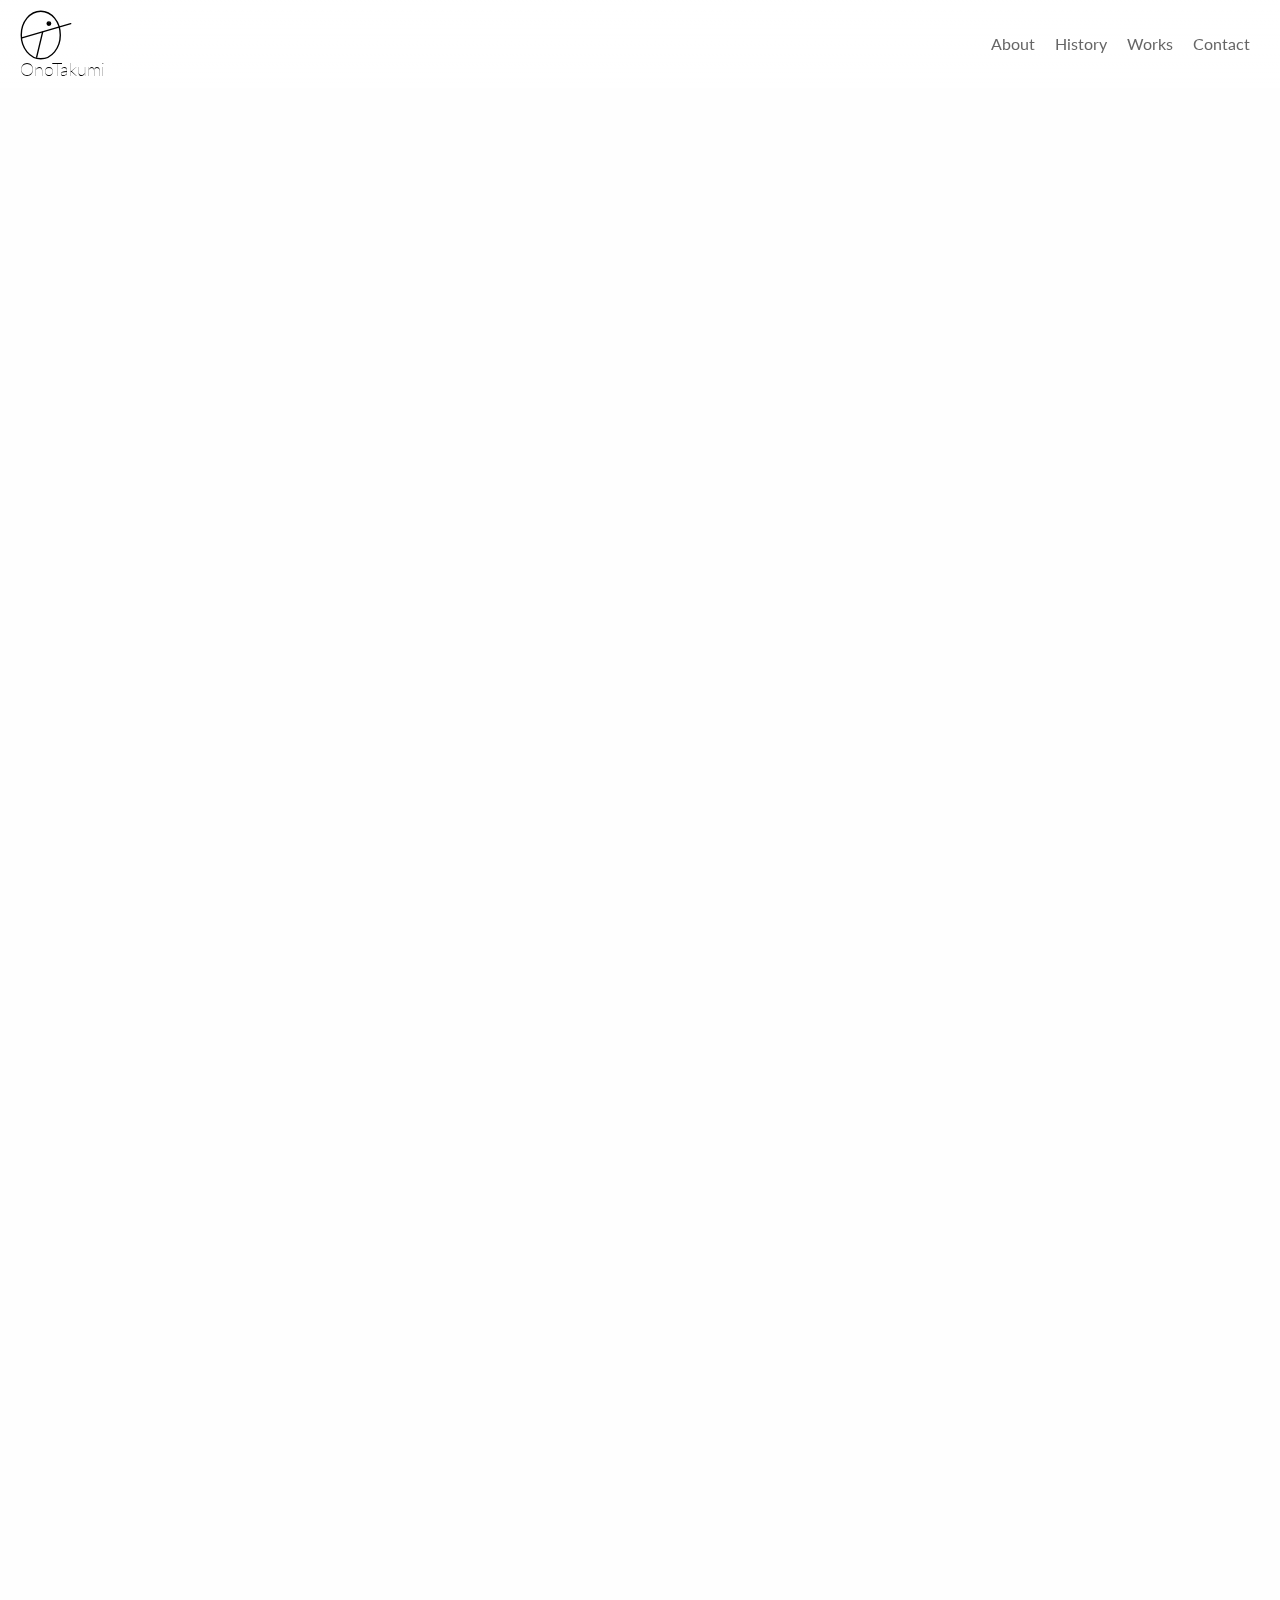
==== commit b55c8aa0: "PC表示時にスマホナビゲーションが出ないように修正。" ====
--- a/index.html
+++ b/index.html
@@ -222,27 +222,6 @@
         <div class="contact">
             <p>お問い合わせは、下記よりお願いします。</p>
             <a href="https://tayori.com/form/f0b3b8db897b8dc1ab185754b53498913c653c7d">お問い合わせ</a>
-            <!-- <div class="contactform">
-                <div class="item">
-                    <label for="name">お名前</label>
-                    <input type="text" name="name">
-                </div>
-                <div class="item">
-                    <label for="name">メールアドレス</label>
-                    <input type="email" name="name">
-                </div>
-                <div class="item">
-                    <label for="tel">電話番号</label>
-                    <input type="text" name="name">
-                </div>
-                <div class="item">
-                    <label for="name">お問合せ内容</label>
-                    <textarea name="your-message" cols="40" rows="10" aria-required="true" aria-invalid="false"></textarea>
-                </div>
-            </div>
-            <div>
-                <a href="">送信する</a>
-            </div> -->
         </div>
 
     </div>
--- a/css/navigation.css
+++ b/css/navigation.css
@@ -79,6 +79,7 @@
 
 /*========= ボタンのためのCSS ===============*/
 .openbtn1 {
+    display: none;
     position: fixed;
     z-index: 9999;
     /*ボタンを最前面に*/
@@ -129,4 +130,10 @@
     left: 18px;
     transform: translateY(-6px) rotate(45deg);
     width: 30%;
-}+}
+
+@media screen and (max-width: 47.2em) {
+    .openbtn1 {
+        display: block;
+    }
+}
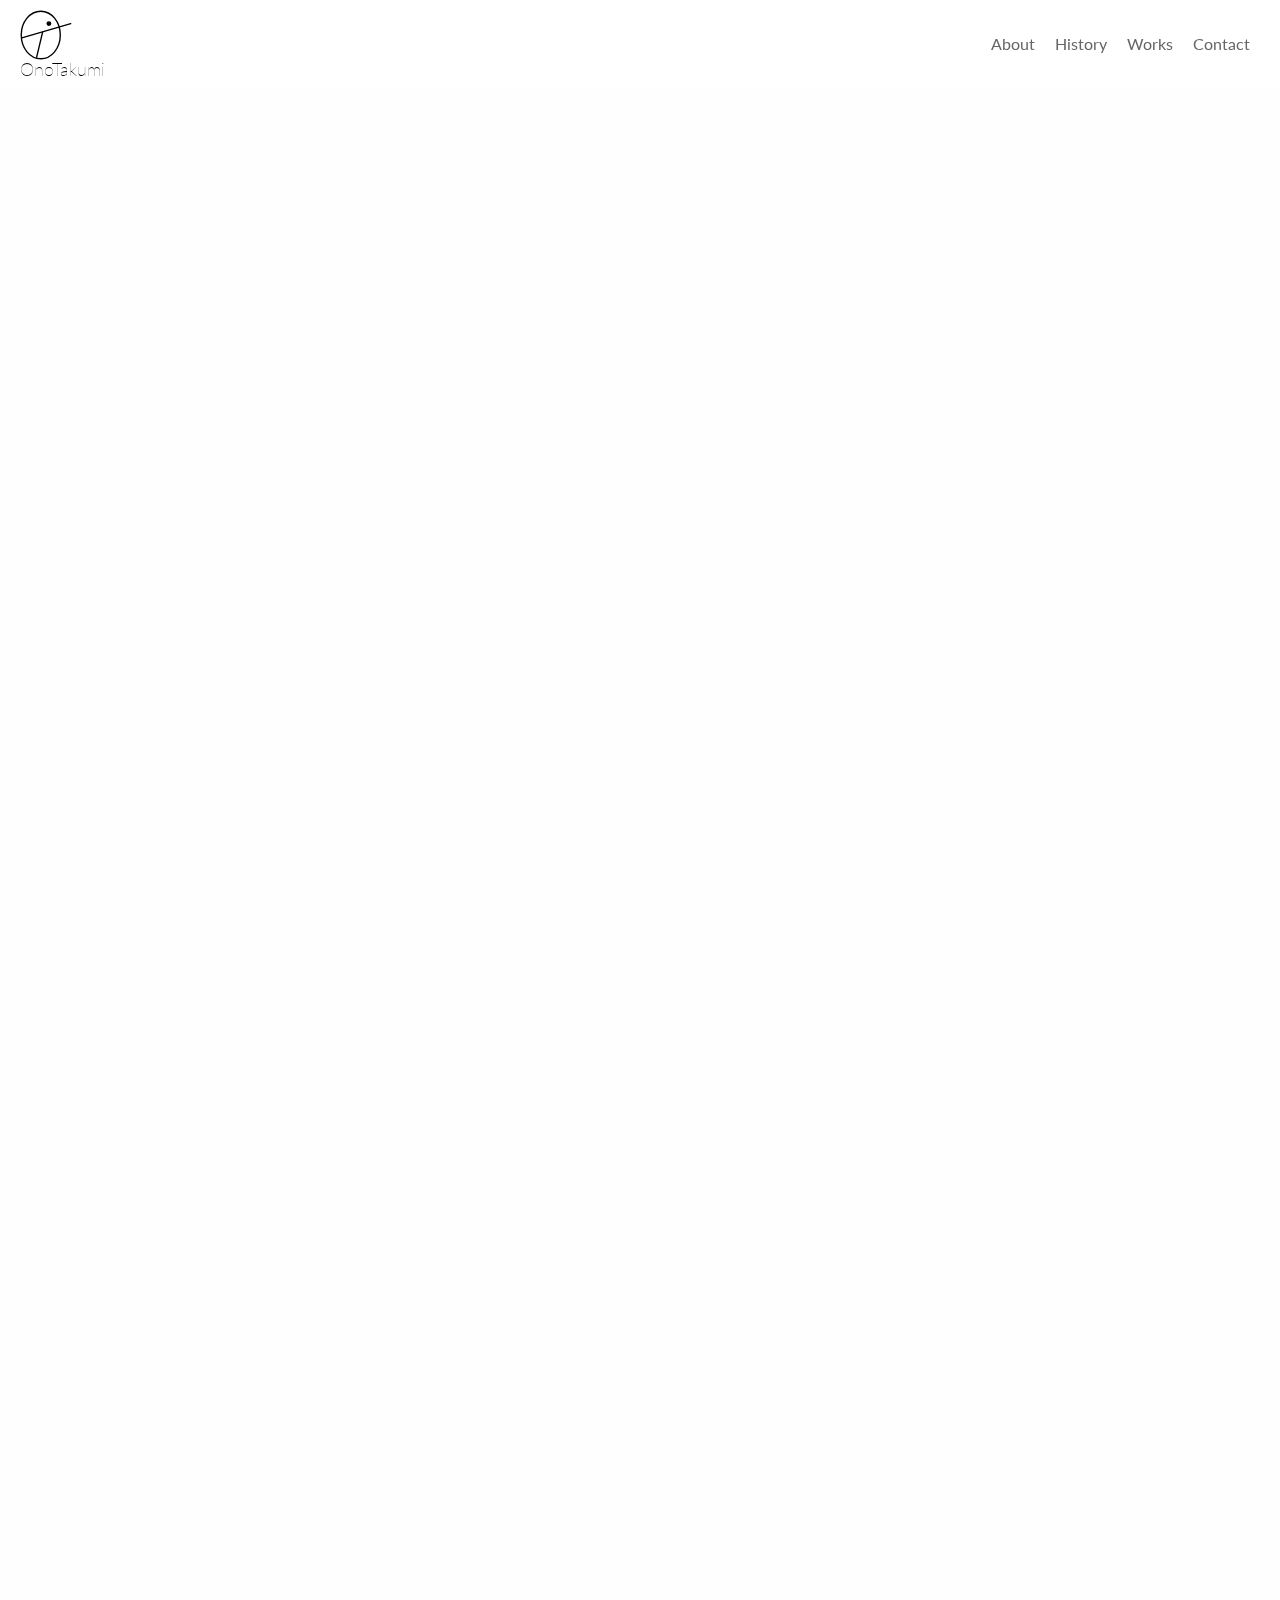
==== commit 813d535c: "ヘッダのデザイン変更とHistoryのアニメーション廃止。" ====
--- a/css/style.css
+++ b/css/style.css
@@ -1,9 +1,18 @@
 @charset "UTF-8";
 body {
   margin: 0;
-  font-family: 'Lato', 'メイリオ', 'Hiragino Kaku Gothic Pro', sans-serif;
+  font-family: "Lato", "游ゴシック Medium", "Yu Gothic Medium", "游ゴシック体", YuGothic, Hiragino Sans, "メイリオ", sans-serif;
   padding: 90px 0px;
   background-color: #fefefe;
+}
+
+/* スクロールをしたら出現する要素にはじめに透過0を指定 */
+.fadeUpTrigger {
+  opacity: 0;
+}
+
+.box {
+  opacity: 0;
 }
 
 header {
@@ -12,66 +21,48 @@
   top: 0;
   z-index: 9999;
   padding: 0 20px;
-  background-color: #dfe3e8;
-  background: -webkit-gradient(linear, left top, left bottom, from(rgba(255, 255, 255, 0.9)), to(rgba(255, 255, 255, 0.8)));
-  background: linear-gradient(rgba(255, 255, 255, 0.9), rgba(255, 255, 255, 0.8));
-  display: -webkit-box;
-  display: -ms-flexbox;
+  background: rgba(255, 255, 255, 0.7);
+  -webkit-backdrop-filter: saturate(180%) blur(20px);
+          backdrop-filter: saturate(180%) blur(20px);
   display: flex;
-  -webkit-box-pack: justify;
-  -ms-flex-pack: justify;
   justify-content: space-between;
-  -webkit-box-align: center;
-  -ms-flex-align: center;
   align-items: center;
 }
-
 header h1 {
   margin: 0;
   font-size: 18px;
   line-height: 1;
   margin: 10px 0px;
 }
-
 header h1 a {
   color: #000;
   text-decoration: none;
   font-weight: 100;
 }
-
 header .logo {
   height: 50px;
   margin: 0 0 0 0;
   border: none;
   vertical-align: -10px;
 }
-
 header nav ul {
   list-style: none;
-  display: -webkit-box;
-  display: -ms-flexbox;
   display: flex;
-  -webkit-box-pack: center;
-  -ms-flex-pack: center;
   justify-content: center;
 }
-
 header nav ul li a {
   display: block;
   text-decoration: none;
   color: #666;
   padding: 10px;
-  -webkit-transition: all 0.3s;
   transition: all 0.3s;
   border-radius: 100%;
 }
-
 header nav ul li.current a {
   border-radius: 30%;
   color: black;
   background-color: rgba(182, 172, 172, 0.185);
 }
-
 header nav ul li a:hover, header nav ul li a:active {
   border-radius: 30%;
   color: black;
@@ -82,22 +73,18 @@
   padding: 20px;
   background-color: #dfe3e8;
 }
-
 .menu li {
   float: left;
 }
-
 .menu li a {
   display: block;
   padding: 10px;
   color: #000;
   text-decoration: none;
 }
-
 .menu li a:hover {
   background-color: #eee;
 }
-
 .menu ul,
 .menu ol {
   margin: 0;
@@ -107,7 +94,6 @@
   list-style: none;
   *zoom: 1;
 }
-
 .menu ul:after,
 .menu ol:after {
   content: "";
@@ -122,42 +108,30 @@
   border-radius: 10px;
   margin: 50px auto 50px auto;
   background-color: #fff;
-  -webkit-box-shadow: 0 1.9px 2.5px rgba(0, 0, 0, 0.057), 0 5px 6.1px rgba(0, 0, 0, 0.076), 0 10.1px 11.4px rgba(0, 0, 0, 0.086), 0 19.2px 19.8px rgba(0, 0, 0, 0.092), 0 38.4px 34.8px rgba(0, 0, 0, 0.1), 0 101px 74px rgba(0, 0, 0, 0.13);
-          box-shadow: 0 1.9px 2.5px rgba(0, 0, 0, 0.057), 0 5px 6.1px rgba(0, 0, 0, 0.076), 0 10.1px 11.4px rgba(0, 0, 0, 0.086), 0 19.2px 19.8px rgba(0, 0, 0, 0.092), 0 38.4px 34.8px rgba(0, 0, 0, 0.1), 0 101px 74px rgba(0, 0, 0, 0.13);
-}
-
+  box-shadow: 0 1.9px 2.5px rgba(0, 0, 0, 0.057), 0 5px 6.1px rgba(0, 0, 0, 0.076), 0 10.1px 11.4px rgba(0, 0, 0, 0.086), 0 19.2px 19.8px rgba(0, 0, 0, 0.092), 0 38.4px 34.8px rgba(0, 0, 0, 0.1), 0 101px 74px rgba(0, 0, 0, 0.13);
+}
 .container > .section-header {
   text-align: center;
   margin-bottom: 30px;
 }
-
 .container > .section-header > h1 {
   color: slategrey;
-  background: -webkit-gradient(linear, left top, left bottom, color-stop(80%, transparent), color-stop(70%, #afddf8));
   background: linear-gradient(transparent 80%, #afddf8 70%);
   display: inline;
   margin: 0 auto;
 }
 
 .about .name {
-  display: -webkit-box;
-  display: -ms-flexbox;
   display: flex;
-  -webkit-box-pack: center;
-      -ms-flex-pack: center;
-          justify-content: center;
-  -webkit-box-align: center;
-      -ms-flex-align: center;
-          align-items: center;
+  justify-content: center;
+  align-items: center;
   margin: 20px 0;
 }
-
 .about .name img {
   height: 100px;
   margin: 0 25px;
   border-radius: 10px;
 }
-
 .about .sentence {
   text-align: center;
   margin: 10px 30px;
@@ -167,7 +141,6 @@
 .works {
   text-align: center;
 }
-
 .works p {
   color: #666;
   margin: 100px;
@@ -177,7 +150,6 @@
   text-align: center;
   margin: 40px 0;
 }
-
 .contact a {
   display: block;
   width: 200px;
@@ -188,10 +160,8 @@
   text-decoration: none;
   font-weight: bold;
   border-radius: 5px;
-  -webkit-transition: all 0.3s;
   transition: all 0.3s;
 }
-
 .contact a:hover {
   background-color: #a3a3a3;
 }
@@ -205,7 +175,6 @@
   font-size: smaller;
   text-align: center;
 }
-
 footer p {
   display: block;
   margin: 80px 0;
@@ -217,12 +186,8 @@
     padding: 70px 0px;
   }
   header {
-    display: -webkit-box;
-    display: -ms-flexbox;
     display: flex;
-    -webkit-box-pack: center;
-        -ms-flex-pack: center;
-            justify-content: center;
+    justify-content: center;
   }
   header h1 {
     margin: 0;
@@ -231,12 +196,8 @@
     margin: 10px 0px;
   }
   header h1 a {
-    display: -webkit-box;
-    display: -ms-flexbox;
     display: flex;
-    -webkit-box-align: center;
-        -ms-flex-align: center;
-            align-items: center;
+    align-items: center;
   }
   header .logo {
     height: 30px;
@@ -253,12 +214,9 @@
     font-size: 27px;
   }
   .about .name {
-    -webkit-box-pack: left;
-        -ms-flex-pack: left;
-            justify-content: left;
+    justify-content: left;
   }
   .about .sentence {
     text-align: left;
   }
-}
-/*# sourceMappingURL=style.css.map */+}/*# sourceMappingURL=style.css.map */--- a/css/fade.css
+++ b/css/fade.css
@@ -1,4 +1,4 @@
-/* fadeUp */
+/* 各コンテンツのフェード表示用 */
 .fadeUp {
     animation-name: fadeUpAnime;
     animation-duration: 0.5s;
@@ -18,7 +18,32 @@
     }
 }
 
-/* スクロールをしたら出現する要素にはじめに透過0を指定　*/
+/* スクロールをしたら出現する要素にはじめに透過0を指定 */
 .fadeUpTrigger {
     opacity: 0;
 }
+
+
+/* History内項目の表示制御 */
+.box {
+    opacity: 0;
+}
+
+.h-fadeUp {
+    animation-name: h-fadeUpAnime;
+    animation-duration: 0.5s;
+    animation-fill-mode: forwards;
+    opacity: 0;
+}
+
+@keyframes h-fadeUpAnime {
+    from {
+        opacity: 0;
+        transform: translateY(100px);
+    }
+
+    to {
+        opacity: 1;
+        transform: translateY(0);
+    }
+}